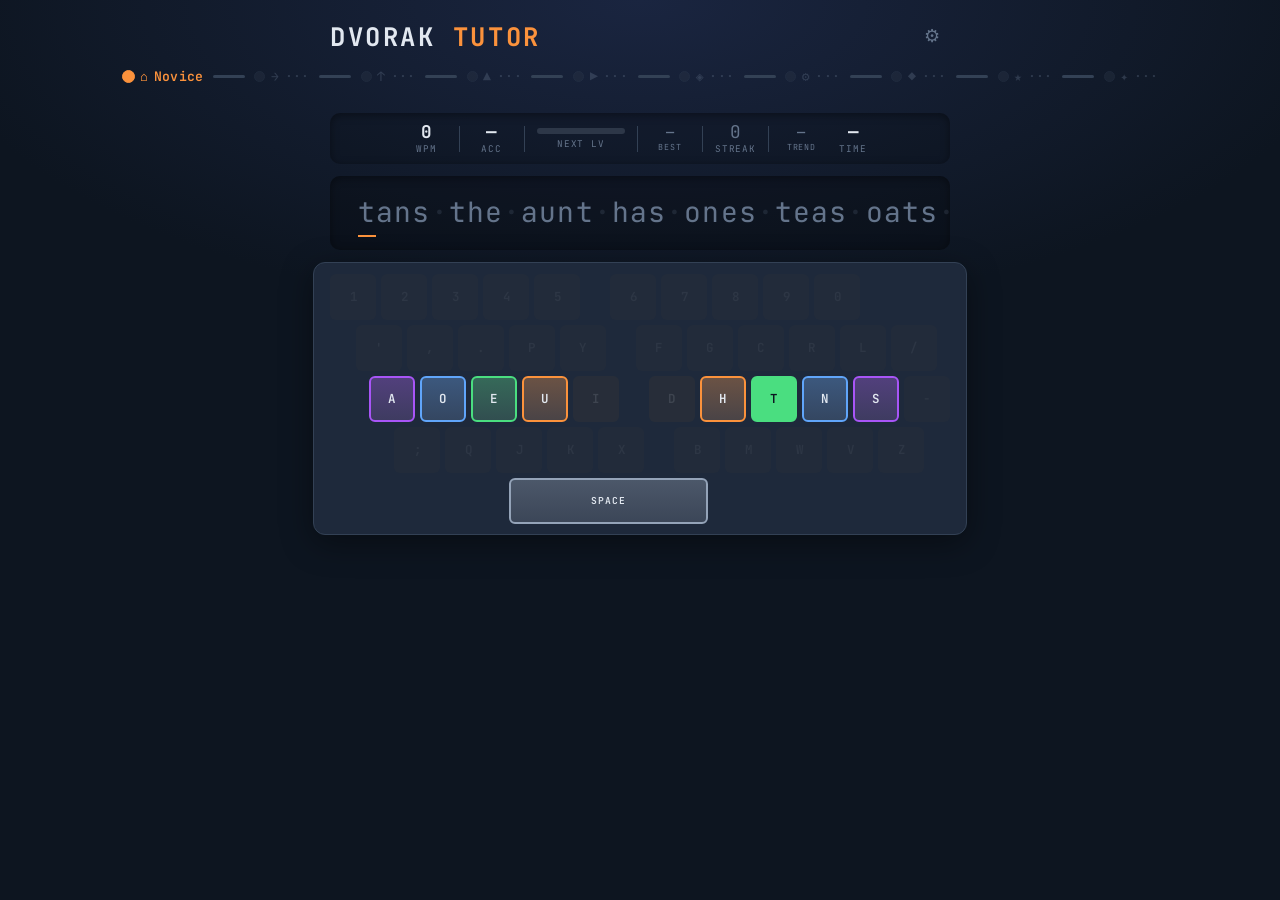
==== index.html @ 2b0809c2 "feat: expand level-map to 10 pips and update key data-levels Add levels 6–10 (Climber, Forger, Adept" ====
<!DOCTYPE html>
<html lang="en">
<head>
  <meta charset="UTF-8">
  <meta name="viewport" content="width=device-width, initial-scale=1.0">
  <title>Dvorak Tutor</title>
  <link rel="preconnect" href="https://fonts.googleapis.com">
  <link rel="preconnect" href="https://fonts.gstatic.com" crossorigin>
  <link href="https://fonts.googleapis.com/css2?family=JetBrains+Mono:wght@400;500;600;700&display=swap" rel="stylesheet">
  <link rel="stylesheet" href="styles.css">
</head>
<body>
<div id="app">

  <header>
    <h1>Dvorak <span>Tutor</span></h1>
    <button id="settings-btn" type="button"
            aria-label="Settings"
            aria-expanded="false"
            aria-controls="settings-panel">⚙</button>

    <!-- Settings panel — floats below gear icon, does not reflow page -->
    <div id="settings-panel" hidden>

    <div id="settings-header">
      <span id="settings-title">Settings</span>
      <button id="settings-close" type="button" aria-label="Close settings">✕</button>
    </div>

    <div class="setting-row">
      <span class="setting-label" id="label-words">Words per round</span>
      <div class="stepper" role="group" aria-labelledby="label-words">
        <button class="stepper-btn" id="words-dec" type="button" aria-label="Decrease words per round">−</button>
        <span class="stepper-value" id="val-words">100</span>
        <button class="stepper-btn" id="words-inc" type="button" aria-label="Increase words per round">+</button>
      </div>
    </div>

    <div class="setting-row">
      <span class="setting-label" id="label-threshold">Advance at</span>
      <div class="stepper" role="group" aria-labelledby="label-threshold">
        <button class="stepper-btn" id="threshold-dec" type="button" aria-label="Decrease advance threshold">−</button>
        <span class="stepper-value" id="val-threshold">90%</span>
        <button class="stepper-btn" id="threshold-inc" type="button" aria-label="Increase advance threshold">+</button>
      </div>
    </div>

    <div class="setting-row">
      <span class="setting-label" id="label-timer">Time limit</span>
      <button class="toggle-btn" id="timer-toggle" type="button"
              aria-pressed="false" aria-label="Toggle time limit">OFF</button>
    </div>
    <div class="setting-sub-row" id="timer-stepper" hidden
         role="group" aria-labelledby="label-timer">
      <button class="stepper-btn" id="timer-dec" type="button" aria-label="Decrease time limit">−</button>
      <span class="stepper-value" id="val-timer">60s</span>
      <button class="stepper-btn" id="timer-inc" type="button" aria-label="Increase time limit">+</button>
    </div>

    <div class="setting-row">
      <span class="setting-label" id="label-audio">Sound</span>
      <button class="toggle-btn" id="audio-toggle" type="button"
              aria-pressed="true" aria-label="Toggle sound">ON</button>
    </div>

    <div class="setting-row">
      <span class="setting-label" id="label-mode">Mode</span>
      <button class="toggle-btn" id="mode-toggle" type="button"
              aria-pressed="false" aria-label="Toggle practice mode">Words</button>
    </div>

    <div class="setting-row">
      <span class="setting-label" id="label-kb-style">Keyboard</span>
      <select id="kb-style-select" aria-labelledby="label-kb-style">
        <option value="standard">Full keyboard</option>
        <option value="corne-3x6">Corne 3×6</option>
        <option value="corne-3x5">Corne 3×5</option>
      </select>
    </div>

    </div><!-- #settings-panel -->
  </header>

  <!-- Level progress map -->
  <div id="level-map">
    <div class="level-pip current" data-level="1" data-label="Novice">
      <div class="level-pip-dot"></div>
      <span class="pip-icon">⌂</span>
      <span class="pip-label">Novice</span>
    </div>
    <div class="level-pip-connector"></div>
    <div class="level-pip" data-level="2" data-label="Seeker">
      <div class="level-pip-dot"></div>
      <span class="pip-icon">→</span>
      <span class="pip-label">···</span>
    </div>
    <div class="level-pip-connector"></div>
    <div class="level-pip" data-level="3" data-label="Scout">
      <div class="level-pip-dot"></div>
      <span class="pip-icon">↑</span>
      <span class="pip-label">···</span>
    </div>
    <div class="level-pip-connector"></div>
    <div class="level-pip" data-level="4" data-label="Builder">
      <div class="level-pip-dot"></div>
      <span class="pip-icon">▲</span>
      <span class="pip-label">···</span>
    </div>
    <div class="level-pip-connector"></div>
    <div class="level-pip" data-level="5" data-label="Shaper">
      <div class="level-pip-dot"></div>
      <span class="pip-icon">▶</span>
      <span class="pip-label">···</span>
    </div>
    <div class="level-pip-connector"></div>
    <div class="level-pip" data-level="6" data-label="Climber">
      <div class="level-pip-dot"></div>
      <span class="pip-icon">◈</span>
      <span class="pip-label">···</span>
    </div>
    <div class="level-pip-connector"></div>
    <div class="level-pip" data-level="7" data-label="Forger">
      <div class="level-pip-dot"></div>
      <span class="pip-icon">⚙</span>
      <span class="pip-label">···</span>
    </div>
    <div class="level-pip-connector"></div>
    <div class="level-pip" data-level="8" data-label="Adept">
      <div class="level-pip-dot"></div>
      <span class="pip-icon">◆</span>
      <span class="pip-label">···</span>
    </div>
    <div class="level-pip-connector"></div>
    <div class="level-pip" data-level="9" data-label="Expert">
      <div class="level-pip-dot"></div>
      <span class="pip-icon">★</span>
      <span class="pip-label">···</span>
    </div>
    <div class="level-pip-connector"></div>
    <div class="level-pip" data-level="10" data-label="Master">
      <div class="level-pip-dot"></div>
      <span class="pip-icon">✦</span>
      <span class="pip-label">···</span>
    </div>
  </div>

  <!-- Stats bar -->
  <div id="stats">
    <div class="stat">
      <div class="stat-value" id="stat-wpm">0</div>
      <div class="stat-label">WPM</div>
    </div>
    <div class="stat-divider"></div>
    <div class="stat">
      <div class="stat-value" id="stat-acc">—</div>
      <div class="stat-label">ACC</div>
    </div>
    <div class="stat-divider"></div>
    <div id="progress-wrap">
      <div id="progress-bar-bg">
        <div id="progress-bar"></div>
      </div>
      <div id="progress-label">Next Lv</div>
    </div>
    <div class="stat-divider"></div>
    <div class="stat stat-secondary">
      <div class="stat-value" id="stat-best">—</div>
      <div class="stat-label">BEST</div>
    </div>
    <div class="stat-divider"></div>
    <div class="stat">
      <div class="stat-value" id="stat-streak">—</div>
      <div class="stat-label">STREAK</div>
    </div>
    <div class="stat-divider"></div>
    <div class="stat stat-secondary">
      <div class="stat-value stat-empty" id="stat-trend">—</div>
      <div class="stat-label">TREND</div>
    </div>
    <!-- Timer countdown — hidden unless time limit is active -->
    <div class="stat-divider" id="timer-divider" hidden></div>
    <div class="stat" id="stat-timer-wrap" hidden>
      <div class="stat-value" id="stat-timer">—</div>
      <div class="stat-label">TIME</div>
    </div>
  </div>

  <!-- Typed-text display -->
  <div id="text-display" aria-label="Practice text" aria-live="polite">
    <div id="text-inner"></div>
  </div>

  <!-- Keyboard diagram -->
  <div id="keyboard" aria-hidden="true">

    <!-- Number row -->
    <div class="key-row row-number">
      <div class="key" data-char="1" data-finger="pinky-left"   data-level="10">1</div>
      <div class="key" data-char="2" data-finger="ring-left"    data-level="10">2</div>
      <div class="key" data-char="3" data-finger="middle-left"  data-level="10">3</div>
      <div class="key" data-char="4" data-finger="index-left"   data-level="10">4</div>
      <div class="key" data-char="5" data-finger="index-left"   data-level="10">5</div>
      <div class="hand-gap"></div>
      <div class="key" data-char="6" data-finger="index-right"  data-level="10">6</div>
      <div class="key" data-char="7" data-finger="index-right"  data-level="10">7</div>
      <div class="key" data-char="8" data-finger="middle-right" data-level="10">8</div>
      <div class="key" data-char="9" data-finger="ring-right"   data-level="10">9</div>
      <div class="key" data-char="0" data-finger="pinky-right"  data-level="10">0</div>
    </div>

    <!-- Upper row: ' , . p y  f g c r l / -->
    <div class="key-row row-upper">
      <div class="key" data-char="'"  data-finger="pinky-left"   data-level="10">'</div>
      <div class="key" data-char=","  data-finger="ring-left"    data-level="10">,</div>
      <div class="key" data-char="."  data-finger="middle-left"  data-level="10">.</div>
      <div class="key" data-char="p"  data-finger="index-left"   data-level="5">p</div>
      <div class="key" data-char="y"  data-finger="index-left"   data-level="6">y</div>
      <div class="hand-gap"></div>
      <div class="key" data-char="f"  data-finger="index-right"  data-level="4">f</div>
      <div class="key" data-char="g"  data-finger="index-right"  data-level="5">g</div>
      <div class="key" data-char="c"  data-finger="middle-right" data-level="4">c</div>
      <div class="key" data-char="r"  data-finger="ring-right"   data-level="3">r</div>
      <div class="key" data-char="l"  data-finger="pinky-right"  data-level="3">l</div>
      <div class="key" data-char="/"  data-finger="pinky-right"  data-level="10">/</div>
    </div>

    <!-- Home row: a o e u i  d h t n s - -->
    <div class="key-row row-home">
      <div class="key" data-char="a" data-finger="pinky-left"   data-level="1">a</div>
      <div class="key" data-char="o" data-finger="ring-left"    data-level="1">o</div>
      <div class="key" data-char="e" data-finger="middle-left"  data-level="1">e</div>
      <div class="key" data-char="u" data-finger="index-left"   data-level="1">u</div>
      <div class="key" data-char="i" data-finger="index-left"   data-level="2">i</div>
      <div class="hand-gap"></div>
      <div class="key" data-char="d" data-finger="index-right"  data-level="2">d</div>
      <div class="key" data-char="h" data-finger="index-right"  data-level="1">h</div>
      <div class="key" data-char="t" data-finger="middle-right" data-level="1">t</div>
      <div class="key" data-char="n" data-finger="ring-right"   data-level="1">n</div>
      <div class="key" data-char="s" data-finger="pinky-right"  data-level="1">s</div>
      <div class="key" data-char="-" data-finger="pinky-right"  data-level="10">-</div>
    </div>

    <!-- Bottom row: ; q j k x  b m w v z -->
    <div class="key-row row-bottom">
      <div class="key" data-char=";" data-finger="pinky-left"   data-level="10">;</div>
      <div class="key" data-char="q" data-finger="ring-left"    data-level="9">q</div>
      <div class="key" data-char="j" data-finger="middle-left"  data-level="9">j</div>
      <div class="key" data-char="k" data-finger="index-left"   data-level="8">k</div>
      <div class="key" data-char="x" data-finger="index-left"   data-level="9">x</div>
      <div class="hand-gap"></div>
      <div class="key" data-char="b" data-finger="index-right"  data-level="6">b</div>
      <div class="key" data-char="m" data-finger="index-right"  data-level="7">m</div>
      <div class="key" data-char="w" data-finger="middle-right" data-level="7">w</div>
      <div class="key" data-char="v" data-finger="ring-right"   data-level="8">v</div>
      <div class="key" data-char="z" data-finger="pinky-right"  data-level="9">z</div>
    </div>

    <!-- Space bar -->
    <div class="key-row row-space">
      <div class="key key-space" data-char=" " data-finger="thumb" data-level="1">space</div>
    </div>

  </div><!-- #keyboard -->

  <!-- Round result banner -->
  <div id="banner" role="status"></div>

  <!-- End-of-round summary card (shown after each round) -->
  <div id="summary-card" hidden>
    <div class="sum-stat">
      <div class="sum-value" id="sum-wpm">—</div>
      <div class="sum-label">WPM</div>
    </div>
    <div class="sum-divider"></div>
    <div class="sum-stat">
      <div class="sum-value" id="sum-acc">—</div>
      <div class="sum-label">ACC</div>
    </div>
    <div class="sum-divider"></div>
    <div class="sum-stat">
      <div class="sum-value" id="sum-time">—</div>
      <div class="sum-label">TIME</div>
    </div>
    <div class="sum-divider"></div>
    <div class="sum-stat">
      <div class="sum-stars" id="sum-stars">
        <span class="star">★</span>
        <span class="star">★</span>
        <span class="star">★</span>
      </div>
      <div class="sum-label">RATING</div>
    </div>
    <div class="sum-divider"></div>
    <div class="sum-stat sum-stat-sparkline" id="sum-sparkline-wrap" title="Click to view history">
      <div id="sum-sparkline"></div>
      <div class="sum-label" id="sum-trend">TREND</div>
    </div>
  </div>

  <!-- Advance level button (shown after passing a round) -->
  <button id="advance-btn" type="button">Advance to Level 2 →</button>

  <!-- Post-round action buttons — shown only after a round ends -->
  <div id="round-actions">
    <button id="restart-btn" type="button">Try Again</button>
    <button id="drill-btn"   type="button">Drill Weak Keys</button>
  </div>

  <!-- History panel — overlay shown when sparkline is clicked -->
  <div id="history-panel" hidden aria-label="Round history">
    <div id="history-header">
      <span id="history-title">Round History — Level 1</span>
      <button id="history-close" type="button" aria-label="Close history">✕</button>
    </div>
    <div id="history-chart"></div>
    <table id="history-table">
      <thead>
        <tr><th>#</th><th>WPM</th><th>ACC</th><th>Date</th></tr>
      </thead>
      <tbody id="history-tbody"></tbody>
    </table>
  </div>

</div><!-- #app -->

<script src="words.js"></script>
<script src="app.js"></script>
</body>
</html>
---- styles.css ----
/* ─── Custom Properties ──────────────────────────────────────── */
:root {
  --bg:         #0d1520;
  --surface:    #1e293b;
  --surface-2:  #2d3748;
  --text:       #e2e8f0;
  --text-muted: #64748b;
  --border:     #334155;

  --finger-pinky:  #a855f7;
  --finger-ring:   #60a5fa;
  --finger-middle: #4ade80;
  --finger-index:  #fb923c;
  --finger-thumb:  #94a3b8;

  --key-size:   46px;
  --key-gap:    5px;
  --key-radius: 6px;
  --transition: 150ms ease;
}

/* ─── Reset & Base ───────────────────────────────────────────── */
*, *::before, *::after { box-sizing: border-box; margin: 0; padding: 0; }

body {
  background: var(--bg);
  background-image: radial-gradient(ellipse 80% 50% at 50% 0%, #1a2540 0%, transparent 70%);
  color: var(--text);
  font-family: 'JetBrains Mono', monospace;
  min-height: 100vh;
  display: flex;
  flex-direction: column;
  align-items: center;
  padding: 1rem 1rem 1rem;
}

/* ─── App Container ──────────────────────────────────────────── */
#app {
  width: 100%;
  max-width: 620px;
  display: flex;
  flex-direction: column;
  gap: 0.75rem;
}

/* ─── Header ─────────────────────────────────────────────────── */
header {
  position: relative;
  display: flex;
  align-items: center;
  justify-content: space-between;
  padding: 0.1rem 0;
}

h1 {
  font-size: 1.6rem;
  font-weight: 700;
  letter-spacing: 0.1em;
  text-transform: uppercase;
  color: var(--text);
  margin: 0;
}

h1 span {
  color: var(--finger-index);
}

/* ─── Level Map (pip row) ────────────────────────────────────── */
#level-map {
  display: flex;
  justify-content: center;
  align-items: center;
  gap: 0.5rem;
  margin-top: -0.4rem;
}

.level-pip {
  display: flex;
  align-items: center;
  gap: 0.35rem;
  font-size: 0.82rem;
  color: var(--text-muted);
  cursor: default;
  transition: opacity var(--transition);
  padding: 0.3rem 0.1rem;
}

.pip-icon  { font-size: 0.82rem; line-height: 1; }
.pip-label { letter-spacing: 0.02em; }

.level-pip-dot {
  width: 11px;
  height: 11px;
  border-radius: 50%;
  background: var(--surface-2);
  border: 1px solid var(--border);
  transition: background var(--transition), border-color var(--transition),
              width var(--transition), height var(--transition);
  flex-shrink: 0;
}

/* Done — green, clickable */
.level-pip.done {
  cursor: pointer;
  color: var(--finger-middle);
}
.level-pip.done .level-pip-dot {
  background: var(--finger-middle);
  border-color: var(--finger-middle);
}
.level-pip.done:hover .pip-label {
  text-decoration: underline;
  text-underline-offset: 2px;
}

/* Current — orange, larger dot, clickable */
.level-pip.current {
  cursor: pointer;
  color: var(--finger-index);
  font-weight: 600;
}
.level-pip.current .level-pip-dot {
  width: 13px;
  height: 13px;
  background: var(--finger-index);
  border-color: var(--finger-index);
}
.level-pip.current:hover .pip-label {
  text-decoration: underline;
  text-underline-offset: 2px;
}

/* Locked — dim, not interactive */
.level-pip.locked {
  opacity: 0.35;
}

.level-pip-connector {
  width: 32px;
  height: 3px;
  background: var(--border);
  border-radius: 2px;
  flex-shrink: 0;
}

.level-pip-connector.done {
  background: var(--finger-middle);
}

/* ─── Stats Bar ──────────────────────────────────────────────── */
#stats {
  display: flex;
  gap: 0.75rem;
  justify-content: center;
  align-items: center;
  background: rgba(0,0,0,0.15);
  border-radius: 10px;
  padding: 0.6rem 1.2rem;
  box-shadow: inset 0 2px 8px rgba(0,0,0,0.4);
  margin-top: 0.75rem;
}

.stat {
  display: flex;
  flex-direction: column;
  align-items: center;
  gap: 2px;
  min-width: 40px;
}

.stat-value {
  font-size: 1.1rem;
  font-weight: 700;
  font-variant-numeric: tabular-nums;
  line-height: 1;
  transition: color 0.3s ease;
}

.stat-good  { color: var(--finger-middle); }
.stat-warn  { color: var(--finger-index);  }
.stat-bad   { color: #f87171;              }
.stat-empty { color: var(--text-muted); font-weight: 400; }

.stat-secondary .stat-value {
  font-size: 0.85rem;
  font-weight: 500;
  color: var(--text-muted);
}
.stat-secondary .stat-label {
  font-size: 0.52rem;
}

.stat-label {
  font-size: 0.58rem;
  text-transform: uppercase;
  letter-spacing: 0.1em;
  color: var(--text-muted);
}

.stat-divider {
  width: 1px;
  height: 1.6rem;
  background: var(--border);
  flex-shrink: 0;
}

/* Progress bar inside stats */
#progress-wrap {
  display: flex;
  flex-direction: column;
  align-items: center;
  gap: 4px;
}

#progress-bar-bg {
  width: 88px;
  height: 6px;
  background: var(--surface-2);
  border-radius: 99px;
  overflow: hidden;
}

#progress-bar {
  height: 100%;
  background: var(--finger-index);
  border-radius: 99px;
  width: 0%;
  transition: width 0.4s ease, background 0.4s ease;
}
#progress-bar.progress-complete { background: var(--finger-middle); }

#progress-label {
  font-size: 0.58rem;
  color: var(--text-muted);
  letter-spacing: 0.08em;
  text-transform: uppercase;
}

/* ─── Text Display ───────────────────────────────────────────── */
#text-display {
  background: rgba(0, 0, 0, 0.25);
  border: none;
  border-radius: 10px;
  padding: 0.85rem 1.5rem 0.85rem 1.75rem;
  font-family: 'JetBrains Mono', monospace;
  font-size: 1.75rem;
  letter-spacing: 0.04em;
  line-height: 1.6;
  overflow: hidden;
  white-space: nowrap;
  box-shadow: inset 0 2px 8px rgba(0, 0, 0, 0.4);
}

#text-inner {
  display: inline-block;
  white-space: nowrap;
  transition: transform 0.08s ease;
}

@keyframes phrase-fade-in {
  from { opacity: 0; transform: translateY(4px); }
  to   { opacity: 1; transform: translateY(0); }
}

#text-display.phrase-fade {
  animation: phrase-fade-in 0.15s ease;
}

/* Each character in the text display */
.char {
  position: relative;
  display: inline-block;
}

.char.pending { color: var(--text-muted); }

.char.error {
  color: #f87171;
  text-decoration: underline wavy #f87171;
}

/* Finger colors for correctly typed chars */
.char.correct[data-finger="pinky-left"],
.char.correct[data-finger="pinky-right"]  { color: var(--finger-pinky);  }
.char.correct[data-finger="ring-left"],
.char.correct[data-finger="ring-right"]   { color: var(--finger-ring);   }
.char.correct[data-finger="middle-left"],
.char.correct[data-finger="middle-right"] { color: var(--finger-middle); }
.char.correct[data-finger="index-left"],
.char.correct[data-finger="index-right"]  { color: var(--finger-index);  }
.char.correct[data-finger="thumb"]        { color: var(--finger-thumb);  }

@keyframes cursor-blink {
  0%, 49.9% { border-bottom-color: var(--finger-index); }
  50%, 100%  { border-bottom-color: transparent; }
}

.char.cursor {
  border-bottom: 2px solid var(--finger-index);
  animation: cursor-blink 1.2s step-start infinite;
}

@keyframes char-shake {
  0%, 100% { transform: translateX(0);   }
  25%       { transform: translateX(-4px); }
  75%       { transform: translateX(4px);  }
}
.char.char-shake { animation: char-shake 250ms ease forwards; }

/* Space character placeholder */
.char-space::before { content: '·'; opacity: 0.2; }
.char-space.correct::before { opacity: 0.5; }

/* ─── Keyboard ───────────────────────────────────────────────── */
#keyboard {
  background: var(--surface);
  border: 1px solid var(--border);
  border-radius: 12px;
  padding: 0.65rem 1rem;
  display: flex;
  flex-direction: column;
  gap: var(--key-gap);
  align-self: center;
  box-shadow: 0 8px 32px rgba(0, 0, 0, 0.4);
}

.key-row {
  display: flex;
  gap: var(--key-gap);
}

.hand-gap {
  width: 20px;
  flex-shrink: 0;
}

/* Standard keyboard stagger (fraction of key-size + gap) */
.key-row.row-upper  { padding-left: calc(var(--key-size) * 0.5  + var(--key-gap) * 0.5);  }
.key-row.row-home   { padding-left: calc(var(--key-size) * 0.75 + var(--key-gap) * 0.75); }
.key-row.row-bottom { padding-left: calc(var(--key-size) * 1.25 + var(--key-gap) * 1.25); }
.key-row.row-space  { padding-left: calc(var(--key-size) * 3.5  + var(--key-gap) * 3.5);  }

/* ─── Individual Key ─────────────────────────────────────────── */
.key {
  width:  var(--key-size);
  height: var(--key-size);
  display: flex;
  align-items: center;
  justify-content: center;
  border-radius: var(--key-radius);
  font-size: 0.78rem;
  font-weight: 600;
  text-transform: uppercase;
  border: 2px solid transparent;
  background: var(--surface-2);
  color: var(--text-muted);
  flex-shrink: 0;
  position: relative;
  transition: background var(--transition),
              border-color var(--transition),
              opacity var(--transition),
              color var(--transition),
              transform var(--transition);
}

/* Error heatmap overlay — red tint, opacity set directly by JS per key */
.key::after {
  content: '';
  position: absolute;
  inset: 0;
  border-radius: inherit;
  background: #f87171;
  opacity: var(--err-opacity, 0);
  pointer-events: none;
}

.key-space {
  width: calc(var(--key-size) * 4 + var(--key-gap) * 3);
  font-size: 0.6rem;
  letter-spacing: 0.1em;
}

/* ── Key States ──────────────────────────────────────────────── */

.key[data-state="locked"] {
  opacity: 0.18;
  filter: saturate(0);
}

/* I and D visible-but-not-active at Level 1 */
.key[data-state="home-preview"] {
  opacity: 0.38;
  filter: saturate(0);
}

.key[data-state="active"] {
  color: var(--text);
  opacity: 1;
}

.key[data-state="next"] {
  color: var(--bg);
  opacity: 1;
  z-index: 1;
}

/* ── Finger tints on active & next keys ─────────────────────── */
.key[data-finger="pinky-left"][data-state="active"],
.key[data-finger="pinky-right"][data-state="active"] {
  border-color: var(--finger-pinky);
  background: linear-gradient(to bottom,
    color-mix(in srgb, var(--finger-pinky) 30%, var(--surface-2)) 0%,
    color-mix(in srgb, var(--finger-pinky) 14%, var(--surface-2)) 100%);
}
.key[data-finger="pinky-left"][data-state="next"],
.key[data-finger="pinky-right"][data-state="next"] {
  background: var(--finger-pinky);
  border-color: var(--finger-pinky);
}

.key[data-finger="ring-left"][data-state="active"],
.key[data-finger="ring-right"][data-state="active"] {
  border-color: var(--finger-ring);
  background: linear-gradient(to bottom,
    color-mix(in srgb, var(--finger-ring) 30%, var(--surface-2)) 0%,
    color-mix(in srgb, var(--finger-ring) 14%, var(--surface-2)) 100%);
}
.key[data-finger="ring-left"][data-state="next"],
.key[data-finger="ring-right"][data-state="next"] {
  background: var(--finger-ring);
  border-color: var(--finger-ring);
}

.key[data-finger="middle-left"][data-state="active"],
.key[data-finger="middle-right"][data-state="active"] {
  border-color: var(--finger-middle);
  background: linear-gradient(to bottom,
    color-mix(in srgb, var(--finger-middle) 30%, var(--surface-2)) 0%,
    color-mix(in srgb, var(--finger-middle) 14%, var(--surface-2)) 100%);
}
.key[data-finger="middle-left"][data-state="next"],
.key[data-finger="middle-right"][data-state="next"] {
  background: var(--finger-middle);
  border-color: var(--finger-middle);
}

.key[data-finger="index-left"][data-state="active"],
.key[data-finger="index-right"][data-state="active"] {
  border-color: var(--finger-index);
  background: linear-gradient(to bottom,
    color-mix(in srgb, var(--finger-index) 30%, var(--surface-2)) 0%,
    color-mix(in srgb, var(--finger-index) 14%, var(--surface-2)) 100%);
}
.key[data-finger="index-left"][data-state="next"],
.key[data-finger="index-right"][data-state="next"] {
  background: var(--finger-index);
  border-color: var(--finger-index);
}

.key[data-finger="thumb"][data-state="active"] {
  border-color: var(--finger-thumb);
  background: linear-gradient(to bottom,
    color-mix(in srgb, var(--finger-thumb) 30%, var(--surface-2)) 0%,
    color-mix(in srgb, var(--finger-thumb) 14%, var(--surface-2)) 100%);
}
.key[data-finger="thumb"][data-state="next"] {
  background: var(--finger-thumb);
  border-color: var(--finger-thumb);
}

/* ── Next-key pulse animation ────────────────────────────────── */
@keyframes key-pulse {
  0%, 100% { transform: scale(1);    filter: drop-shadow(0 0 0px currentColor); }
  50%       { transform: scale(1.1); filter: drop-shadow(0 0 8px currentColor); }
}

.key[data-state="next"] { animation: key-pulse 0.75s ease-in-out infinite; }

/* ── Correct/error flash ─────────────────────────────────────── */
@keyframes flash-ok  {
  0%   { filter: brightness(2.2); }
  100% { filter: brightness(1);   }
}
@keyframes flash-err {
  0%, 100% { transform: translateX(0);   }
  25%       { transform: translateX(-5px); }
  75%       { transform: translateX(5px);  }
}

.key.flash-ok  { animation: flash-ok  220ms ease forwards; }
.key.flash-err { animation: flash-err 280ms ease forwards; }

@keyframes wpm-flash {
  0%   { color: var(--finger-index); }
  100% { color: inherit; }
}
.stat-wpm-flash { animation: wpm-flash 250ms ease forwards; }

/* ── Corne column layout ─────────────────────────────────────── */

.corne-body {
  display: flex;
  align-items: flex-start;
  gap: 20px;
}

.corne-half {
  display: flex;
  align-items: flex-start;
  gap: var(--key-gap);
}

.corne-col {
  display: flex;
  flex-direction: column;
  gap: var(--key-gap);
  margin-top: var(--col-offset, 0px);
}

.corne-thumbs {
  display: flex;
  margin-top: 6px;
  /* Offset past left half (5 cols) + two gaps + hand-gap div = 60px total separation */
  padding-left: calc(5 * var(--key-size) + 4 * var(--key-gap) + 60px);
}

.corne-thumb {
  display: flex;
  gap: var(--key-gap);
}

/* Placeholder modifier keys — always dim, not trainable */
.key-mod {
  opacity: 0.15;
  filter: saturate(0);
  font-size: 0.5rem;
  letter-spacing: 0;
  pointer-events: none;
}

/* Keep mod keys dim regardless of data-state (renderKeyboard won't touch them) */
.key-mod[data-state] {
  opacity: 0.15 !important;
  filter: saturate(0) !important;
  background: var(--surface-2) !important;
  border-color: transparent !important;
}

/* ─── Banner (round result) ──────────────────────────────────── */
#banner {
  text-align: center;
  font-size: 0.88rem;
  color: var(--text-muted);
  padding: 0.15rem;
  min-height: 1.2em;
  transition: color var(--transition), opacity var(--transition);
}

#banner:empty {
  opacity: 0;
  pointer-events: none;
}

#banner.success { color: var(--finger-middle); font-weight: 600; }
#banner.fail    { color: #f87171; }
#banner.info    { color: var(--text-muted); font-style: italic; }

/* ─── Summary Card ───────────────────────────────────────────── */
#summary-card {
  display: flex;
  align-items: center;
  justify-content: center;
  gap: 0;
  background: var(--surface);
  border: 1px solid var(--border);
  border-radius: 10px;
  padding: 0.75rem 1.5rem;
  opacity: 0;
  animation: summary-fade-in 0.3s ease forwards;
}
#summary-card[hidden] { display: none; }

@keyframes summary-fade-in {
  to { opacity: 1; }
}

.sum-stat {
  display: flex;
  flex-direction: column;
  align-items: center;
  padding: 0 1.5rem;
}
.sum-value {
  font-size: 1.4rem;
  font-weight: 700;
  color: var(--text);
  line-height: 1.2;
}
.sum-value.new-best { color: var(--finger-index); }

.sum-stars {
  display: flex;
  gap: 0.15rem;
  font-size: 1.5rem;
  line-height: 1.2;
}
.star          { color: var(--border); transition: color 0.2s ease; }
.star.star-filled { color: var(--finger-index); }
.sum-label {
  font-size: 0.65rem;
  letter-spacing: 0.1em;
  color: var(--text-muted);
  text-transform: uppercase;
  margin-top: 0.2rem;
}
.sum-divider {
  width: 1px;
  height: 2rem;
  background: var(--border);
  flex-shrink: 0;
}

/* ─── Sparkline & trend in summary card ─────────────────────── */
.sum-stat-sparkline {
  cursor: default;
  opacity: 0.4;
  transition: opacity var(--transition);
}
.sum-stat-sparkline.has-data {
  cursor: pointer;
  opacity: 1;
}
.sum-stat-sparkline.has-data:hover { opacity: 0.75; }
#sum-sparkline svg { display: block; color: var(--finger-ring); }
.sum-label.trend-up   { color: var(--finger-middle); }
.sum-label.trend-down { color: #f87171; }
.sum-label.trend-flat { color: var(--text-muted); }

/* ─── History Panel ──────────────────────────────────────────── */
#history-panel {
  background: var(--surface);
  border: 1px solid var(--border);
  border-radius: 10px;
  padding: 1rem 1.25rem;
  display: flex;
  flex-direction: column;
  gap: 0.75rem;
}
#history-panel[hidden] { display: none; }

#history-header {
  display: flex;
  justify-content: space-between;
  align-items: center;
}
#history-title {
  font-size: 0.82rem;
  font-weight: 600;
  letter-spacing: 0.05em;
  color: var(--text-muted);
  text-transform: uppercase;
}
#history-close {
  background: transparent;
  border: none;
  color: var(--text-muted);
  font-size: 0.9rem;
  cursor: pointer;
  padding: 0.1rem 0.3rem;
  border-radius: 4px;
  transition: color var(--transition);
}
#history-close:hover { color: var(--text); }

#history-chart svg {
  display: block;
  width: 100%;
  height: 48px;
  color: var(--finger-ring);
}

#history-table {
  width: 100%;
  border-collapse: collapse;
  font-size: 0.8rem;
}
#history-table th {
  text-align: left;
  color: var(--text-muted);
  font-weight: 600;
  letter-spacing: 0.06em;
  text-transform: uppercase;
  padding: 0.2rem 0.5rem 0.4rem;
  border-bottom: 1px solid var(--border);
}
#history-table td {
  padding: 0.3rem 0.5rem;
  color: var(--text);
  border-bottom: 1px solid var(--surface-2);
}
#history-table tr:last-child td { border-bottom: none; }
#history-tbody tr:first-child td { color: var(--finger-ring); font-weight: 600; }

/* ─── Advance Button ─────────────────────────────────────────── */
#advance-btn {
  display: none;
  margin: 0 auto;
  padding: 0.55rem 1.5rem;
  background: var(--finger-index);
  color: var(--bg);
  border: none;
  border-radius: 10px;
  font-size: 0.9rem;
  font-weight: 700;
  letter-spacing: 0.05em;
  cursor: pointer;
  transition: background var(--transition), transform var(--transition);
}
#advance-btn:hover  { background: #ea6b0e; }
#advance-btn:active { transform: scale(0.97); }
#advance-btn.visible { display: block; }

/* ─── Round-action buttons (Try Again + Drill) ───────────────── */
#round-actions {
  display: flex;
  justify-content: center;
  gap: 0.75rem;
  flex-wrap: wrap;
}

#restart-btn,
#drill-btn {
  display: none;
  padding: 0.4rem 1.2rem;
  background: transparent;
  color: var(--text-muted);
  border: 1px solid var(--border);
  border-radius: 8px;
  font-size: 0.82rem;
  font-weight: 600;
  letter-spacing: 0.04em;
  cursor: pointer;
  transition: color var(--transition), border-color var(--transition), transform var(--transition);
}
#restart-btn:hover,
#drill-btn:hover   { color: var(--text); border-color: var(--text-muted); }
#restart-btn:active,
#drill-btn:active  { transform: scale(0.97); }
#restart-btn.visible { display: block; }
#drill-btn.visible   { display: block; border-color: var(--finger-ring); color: var(--finger-ring); }
#drill-btn.visible:hover { border-color: var(--text); color: var(--text); }

/* ─── Settings Button ────────────────────────────────────────── */
#settings-btn {
  flex-shrink: 0;
  background: none;
  border: none;
  border-radius: 8px;
  width: 36px;
  height: 38px;
  color: var(--text-muted);
  font-size: 1.1rem;
  cursor: pointer;
  display: flex;
  align-items: center;
  justify-content: center;
  transition: color var(--transition), background var(--transition);
}
#settings-btn:hover {
  color: var(--text);
  background: rgba(255, 255, 255, 0.07);
}

/* ─── Settings Panel ─────────────────────────────────────────── */
#settings-panel {
  position: absolute;
  top: calc(100% + 0.75rem);
  right: 0;
  width: min(300px, 90vw);
  z-index: 100;
  background: var(--surface);
  border: 1px solid var(--border);
  border-radius: 10px;
  padding: 0.9rem 1.5rem;
  display: flex;
  flex-direction: column;
  gap: 0.8rem;
  /* Slide animation driven by JS (sets max-height on element style) */
  overflow: hidden;
  transition: max-height 0.3s ease, padding 0.3s ease, opacity 0.2s ease;
  opacity: 1;
}
#settings-panel[hidden] { display: none; }

#settings-header {
  display: flex;
  justify-content: space-between;
  align-items: center;
  padding-bottom: 0.4rem;
  border-bottom: 1px solid var(--border);
  margin-bottom: 0.1rem;
}

#settings-title {
  font-size: 0.72rem;
  font-weight: 700;
  letter-spacing: 0.12em;
  text-transform: uppercase;
  color: var(--text-muted);
}

#settings-close {
  background: none;
  border: none;
  color: var(--text-muted);
  font-size: 0.85rem;
  line-height: 1;
  cursor: pointer;
  padding: 0.15rem 0.4rem;
  border-radius: 4px;
  transition: color var(--transition), background var(--transition);
}
#settings-close:hover {
  color: var(--text);
  background: var(--surface-2);
}

.setting-row {
  display: flex;
  justify-content: space-between;
  align-items: center;
}

.setting-sub-row {
  display: flex;
  justify-content: flex-end;
  align-items: center;
  gap: 0.5rem;
  padding-top: 0.1rem;
}

.setting-label {
  font-size: 0.85rem;
  color: var(--text-muted);
}

/* ─── Steppers ───────────────────────────────────────────────── */
.stepper {
  display: flex;
  align-items: center;
  gap: 0.5rem;
}

.stepper-btn {
  width: 28px;
  height: 28px;
  border-radius: 6px;
  border: 1px solid var(--border);
  background: var(--surface-2);
  color: var(--text);
  font-size: 1rem;
  line-height: 1;
  cursor: pointer;
  display: flex;
  align-items: center;
  justify-content: center;
  transition: background var(--transition), border-color var(--transition);
}
.stepper-btn:hover {
  border-color: var(--text-muted);
  background: #3d4f63;
}
.stepper-btn:active { transform: scale(0.94); }

.stepper-value {
  min-width: 48px;
  text-align: center;
  font-size: 0.88rem;
  font-weight: 600;
  font-variant-numeric: tabular-nums;
  color: var(--text);
}

/* ─── Toggle Button (OFF / ON pill) ──────────────────────────── */
.toggle-btn {
  width: 76px;
  height: 28px;
  border-radius: 14px;
  border: 1px solid var(--border);
  background: var(--surface-2);
  color: var(--text-muted);
  font-size: 0.72rem;
  font-weight: 700;
  letter-spacing: 0.1em;
  cursor: pointer;
  padding: 0;
  transition: background var(--transition), color var(--transition),
              border-color var(--transition);
}
.toggle-btn[aria-pressed="true"] {
  background: var(--finger-index);
  border-color: var(--finger-index);
  color: var(--bg);
}

/* ─── Settings select ────────────────────────────────────────── */
#settings-panel select {
  height: 28px;
  border-radius: 6px;
  border: 1px solid var(--border);
  background: var(--surface-2);
  color: var(--text);
  font-size: 0.78rem;
  font-weight: 600;
  padding: 0 0.5rem;
  cursor: pointer;
  transition: border-color var(--transition);
  appearance: none;
  padding-right: 1.4rem;
  background-image: url("data:image/svg+xml,%3Csvg xmlns='http://www.w3.org/2000/svg' width='10' height='6' viewBox='0 0 10 6'%3E%3Cpath d='M0 0l5 6 5-6z' fill='%2394a3b8'/%3E%3C/svg%3E");
  background-repeat: no-repeat;
  background-position: right 0.4rem center;
}
#settings-panel select:hover { border-color: var(--text-muted); }

/* ─── Confetti ───────────────────────────────────────────────── */
@keyframes confetti-burst {
  0%   { transform: translate(0, 0) rotate(0deg);                    opacity: 1; }
  100% { transform: translate(var(--dx), var(--dy)) rotate(var(--rot)); opacity: 0; }
}

.confetti-particle {
  position: fixed;
  pointer-events: none;
  z-index: 9999;
  animation: confetti-burst var(--dur, 1s) ease-out forwards;
}

/* ─── Responsive ─────────────────────────────────────────────── */
@media (max-width: 620px) {
  :root {
    --key-size: 32px;
    --key-gap:  3px;
  }
  #text-display { font-size: 1.15rem; }
  .stat-value   { font-size: 1.2rem; }
  #progress-bar-bg { width: 60px; }

}
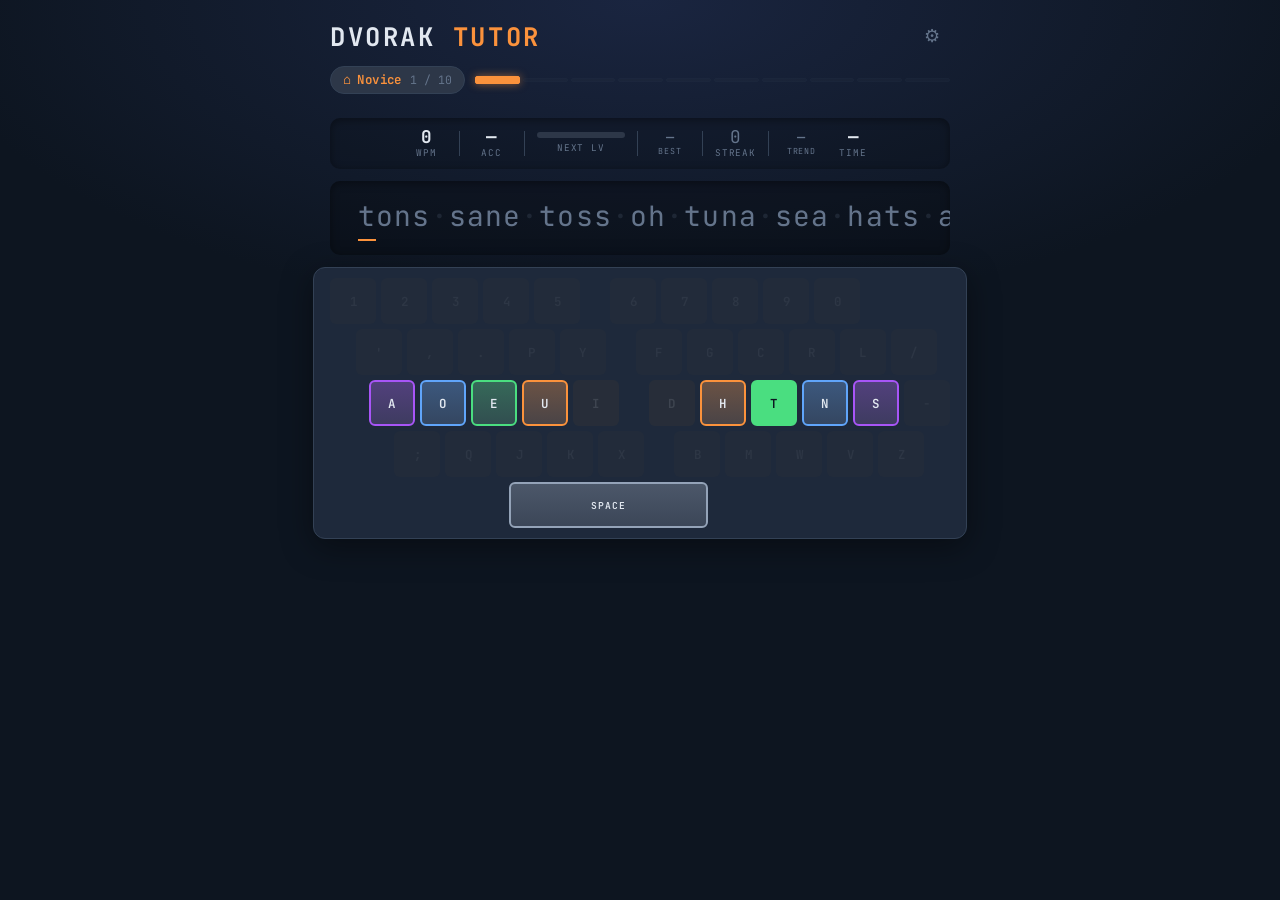
==== commit 49aed1f6: "feat: replace level-map pips with chip + segmented bar 10-pip overflow replaced with a pill chip (ic" ====
--- a/index.html
+++ b/index.html
@@ -83,64 +83,22 @@
 
   <!-- Level progress map -->
   <div id="level-map">
-    <div class="level-pip current" data-level="1" data-label="Novice">
-      <div class="level-pip-dot"></div>
-      <span class="pip-icon">⌂</span>
-      <span class="pip-label">Novice</span>
-    </div>
-    <div class="level-pip-connector"></div>
-    <div class="level-pip" data-level="2" data-label="Seeker">
-      <div class="level-pip-dot"></div>
-      <span class="pip-icon">→</span>
-      <span class="pip-label">···</span>
-    </div>
-    <div class="level-pip-connector"></div>
-    <div class="level-pip" data-level="3" data-label="Scout">
-      <div class="level-pip-dot"></div>
-      <span class="pip-icon">↑</span>
-      <span class="pip-label">···</span>
-    </div>
-    <div class="level-pip-connector"></div>
-    <div class="level-pip" data-level="4" data-label="Builder">
-      <div class="level-pip-dot"></div>
-      <span class="pip-icon">▲</span>
-      <span class="pip-label">···</span>
-    </div>
-    <div class="level-pip-connector"></div>
-    <div class="level-pip" data-level="5" data-label="Shaper">
-      <div class="level-pip-dot"></div>
-      <span class="pip-icon">▶</span>
-      <span class="pip-label">···</span>
-    </div>
-    <div class="level-pip-connector"></div>
-    <div class="level-pip" data-level="6" data-label="Climber">
-      <div class="level-pip-dot"></div>
-      <span class="pip-icon">◈</span>
-      <span class="pip-label">···</span>
-    </div>
-    <div class="level-pip-connector"></div>
-    <div class="level-pip" data-level="7" data-label="Forger">
-      <div class="level-pip-dot"></div>
-      <span class="pip-icon">⚙</span>
-      <span class="pip-label">···</span>
-    </div>
-    <div class="level-pip-connector"></div>
-    <div class="level-pip" data-level="8" data-label="Adept">
-      <div class="level-pip-dot"></div>
-      <span class="pip-icon">◆</span>
-      <span class="pip-label">···</span>
-    </div>
-    <div class="level-pip-connector"></div>
-    <div class="level-pip" data-level="9" data-label="Expert">
-      <div class="level-pip-dot"></div>
-      <span class="pip-icon">★</span>
-      <span class="pip-label">···</span>
-    </div>
-    <div class="level-pip-connector"></div>
-    <div class="level-pip" data-level="10" data-label="Master">
-      <div class="level-pip-dot"></div>
-      <span class="pip-icon">✦</span>
-      <span class="pip-label">···</span>
+    <div id="level-chip">
+      <span id="chip-icon">⌂</span>
+      <span id="chip-name">Novice</span>
+      <span id="chip-count">1 / 10</span>
+    </div>
+    <div id="level-bar">
+      <div class="level-seg current" data-level="1"  data-label="Novice"  data-icon="⌂"></div>
+      <div class="level-seg locked"  data-level="2"  data-label="Seeker"  data-icon="→"></div>
+      <div class="level-seg locked"  data-level="3"  data-label="Scout"   data-icon="↑"></div>
+      <div class="level-seg locked"  data-level="4"  data-label="Builder" data-icon="▲"></div>
+      <div class="level-seg locked"  data-level="5"  data-label="Shaper"  data-icon="▶"></div>
+      <div class="level-seg locked"  data-level="6"  data-label="Climber" data-icon="◈"></div>
+      <div class="level-seg locked"  data-level="7"  data-label="Forger"  data-icon="⚙"></div>
+      <div class="level-seg locked"  data-level="8"  data-label="Adept"   data-icon="◆"></div>
+      <div class="level-seg locked"  data-level="9"  data-label="Expert"  data-icon="★"></div>
+      <div class="level-seg locked"  data-level="10" data-label="Master"  data-icon="✦"></div>
     </div>
   </div>
 
--- a/styles.css
+++ b/styles.css
@@ -65,86 +65,116 @@
   color: var(--finger-index);
 }
 
-/* ─── Level Map (pip row) ────────────────────────────────────── */
+/* ─── Level Map (chip + segmented bar) ──────────────────────── */
 #level-map {
   display: flex;
-  justify-content: center;
-  align-items: center;
-  gap: 0.5rem;
-  margin-top: -0.4rem;
-}
-
-.level-pip {
-  display: flex;
-  align-items: center;
-  gap: 0.35rem;
-  font-size: 0.82rem;
-  color: var(--text-muted);
+  align-items: center;
+  gap: 0.65rem;
+  margin-top: -0.2rem;
+}
+
+/* Pill chip — shows current level icon, name, count */
+#level-chip {
+  display: flex;
+  align-items: center;
+  gap: 0.4rem;
+  background: var(--surface-2);
+  border: 1px solid var(--border);
+  border-radius: 999px;
+  padding: 0.28rem 0.75rem;
+  font-size: 0.78rem;
+  white-space: nowrap;
+  flex-shrink: 0;
+  transition: border-color var(--transition);
+}
+
+#chip-icon {
+  font-size: 0.85rem;
+  line-height: 1;
+  color: var(--finger-index);
+}
+
+#chip-name {
+  font-weight: 600;
+  color: var(--finger-index);
+  letter-spacing: 0.03em;
+}
+
+#chip-count {
+  color: var(--text-muted);
+  font-size: 0.72rem;
+  padding-left: 0.1rem;
+}
+
+/* Segmented bar */
+#level-bar {
+  display: flex;
+  gap: 3px;
+  flex: 1;
+  align-items: center;
+  height: 24px;
+}
+
+.level-seg {
+  flex: 1;
+  height: 4px;
+  border-radius: 2px;
+  background: var(--surface-2);
+  border: 1px solid var(--border);
+  transition: height 120ms ease, background 120ms ease, opacity 120ms ease,
+              box-shadow 120ms ease;
+  position: relative;
   cursor: default;
-  transition: opacity var(--transition);
-  padding: 0.3rem 0.1rem;
-}
-
-.pip-icon  { font-size: 0.82rem; line-height: 1; }
-.pip-label { letter-spacing: 0.02em; }
-
-.level-pip-dot {
-  width: 11px;
-  height: 11px;
-  border-radius: 50%;
+}
+
+/* Tooltip via pseudo-element */
+.level-seg::after {
+  content: attr(data-label);
+  position: absolute;
+  bottom: calc(100% + 7px);
+  left: 50%;
+  transform: translateX(-50%);
   background: var(--surface-2);
   border: 1px solid var(--border);
-  transition: background var(--transition), border-color var(--transition),
-              width var(--transition), height var(--transition);
-  flex-shrink: 0;
+  color: var(--text);
+  font-size: 0.68rem;
+  letter-spacing: 0.04em;
+  padding: 2px 7px;
+  border-radius: 4px;
+  white-space: nowrap;
+  opacity: 0;
+  pointer-events: none;
+  transition: opacity 100ms ease;
 }
 
 /* Done — green, clickable */
-.level-pip.done {
-  cursor: pointer;
-  color: var(--finger-middle);
-}
-.level-pip.done .level-pip-dot {
+.level-seg.done {
   background: var(--finger-middle);
   border-color: var(--finger-middle);
-}
-.level-pip.done:hover .pip-label {
-  text-decoration: underline;
-  text-underline-offset: 2px;
-}
-
-/* Current — orange, larger dot, clickable */
-.level-pip.current {
-  cursor: pointer;
-  color: var(--finger-index);
-  font-weight: 600;
-}
-.level-pip.current .level-pip-dot {
-  width: 13px;
-  height: 13px;
+  cursor: pointer;
+}
+.level-seg.done:hover {
+  height: 7px;
+}
+.level-seg.done:hover::after {
+  opacity: 1;
+}
+
+/* Current — orange, taller, glow, clickable */
+.level-seg.current {
   background: var(--finger-index);
   border-color: var(--finger-index);
-}
-.level-pip.current:hover .pip-label {
-  text-decoration: underline;
-  text-underline-offset: 2px;
-}
-
-/* Locked — dim, not interactive */
-.level-pip.locked {
-  opacity: 0.35;
-}
-
-.level-pip-connector {
-  width: 32px;
-  height: 3px;
-  background: var(--border);
-  border-radius: 2px;
-  flex-shrink: 0;
-}
-
-.level-pip-connector.done {
-  background: var(--finger-middle);
+  height: 8px;
+  cursor: pointer;
+  box-shadow: 0 0 8px color-mix(in srgb, var(--finger-index) 55%, transparent);
+}
+.level-seg.current:hover::after {
+  opacity: 1;
+}
+
+/* Locked — dim */
+.level-seg.locked {
+  opacity: 0.18;
 }
 
 /* ─── Stats Bar ──────────────────────────────────────────────── */
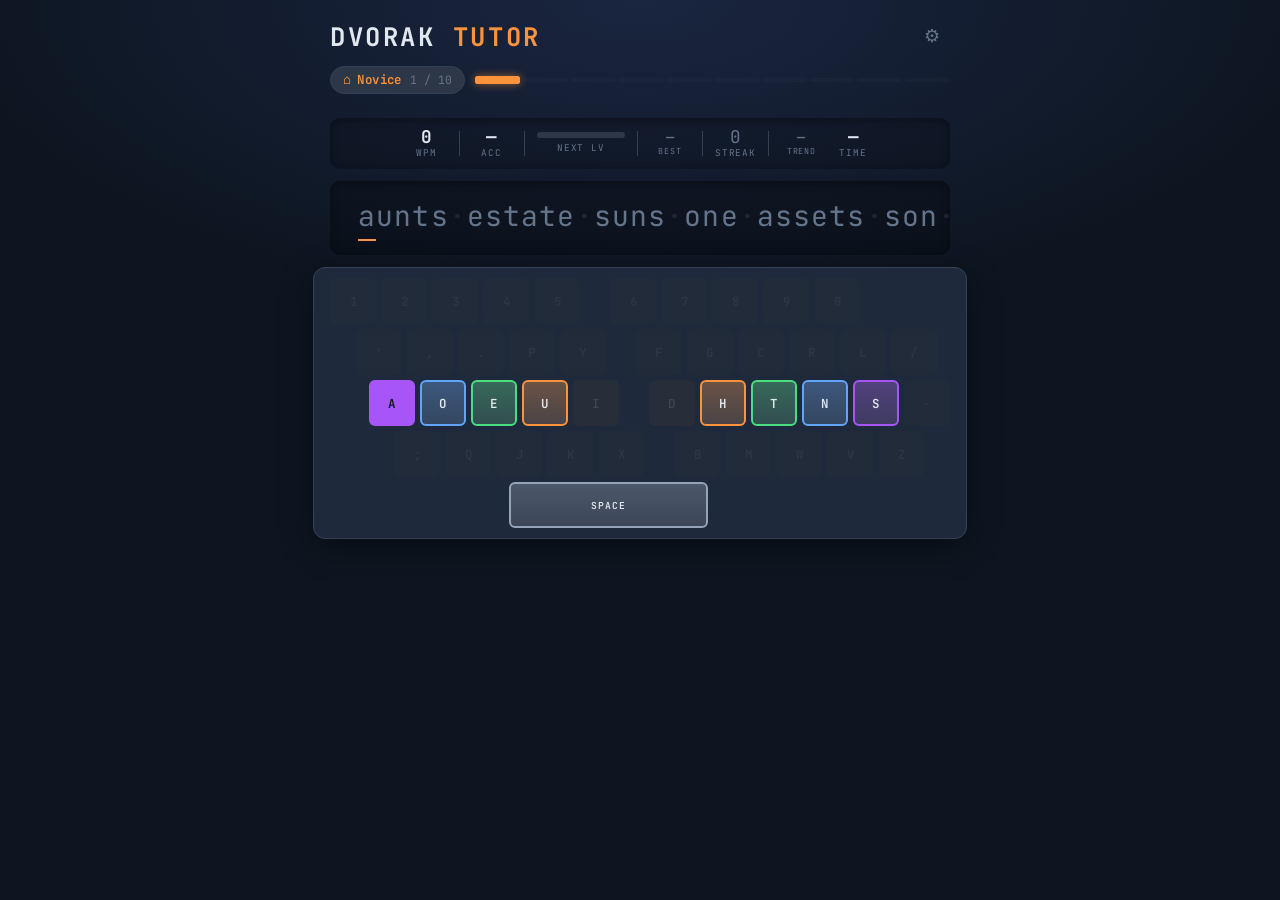
==== commit 1638a716: "feat: add reset all progress button" ====
--- a/index.html
+++ b/index.html
@@ -78,6 +78,11 @@
       </select>
     </div>
 
+    <div class="setting-row setting-row-danger">
+      <span class="setting-label">Reset progress</span>
+      <button class="setting-btn-danger" id="reset-btn" type="button">Reset All</button>
+    </div>
+
     </div><!-- #settings-panel -->
   </header>
 
--- a/styles.css
+++ b/styles.css
@@ -953,6 +953,27 @@
 }
 #settings-panel select:hover { border-color: var(--text-muted); }
 
+/* ─── Reset danger button ────────────────────────────────────── */
+.setting-row-danger { margin-top: 0.4rem; border-top: 1px solid var(--border); padding-top: 0.6rem; }
+
+.setting-btn-danger {
+  height: 28px;
+  padding: 0 0.85rem;
+  border-radius: 6px;
+  border: 1px solid #7f1d1d;
+  background: transparent;
+  color: #f87171;
+  font-family: inherit;
+  font-size: 0.78rem;
+  font-weight: 600;
+  cursor: pointer;
+  transition: background var(--transition), border-color var(--transition);
+}
+.setting-btn-danger:hover {
+  background: rgba(239, 68, 68, 0.12);
+  border-color: #ef4444;
+}
+
 /* ─── Confetti ───────────────────────────────────────────────── */
 @keyframes confetti-burst {
   0%   { transform: translate(0, 0) rotate(0deg);                    opacity: 1; }
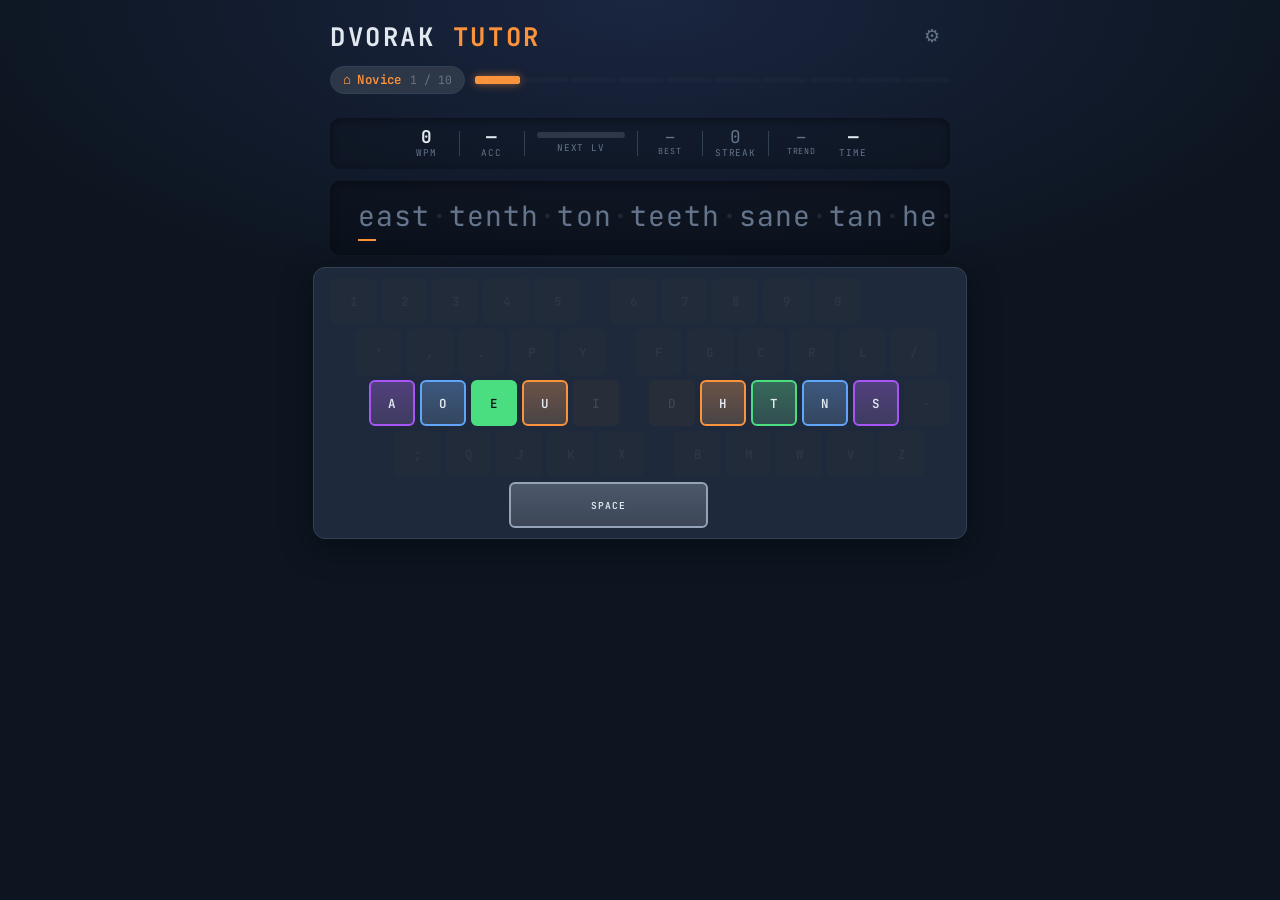
==== commit 532ab6fd: "feat: daily practice streak tracking" ====
--- a/index.html
+++ b/index.html
@@ -254,6 +254,11 @@
       <div class="sum-label">RATING</div>
     </div>
     <div class="sum-divider"></div>
+    <div class="sum-divider"></div>
+    <div class="sum-stat">
+      <div class="sum-value" id="sum-day-streak">—</div>
+      <div class="sum-label">DAY STREAK</div>
+    </div>
     <div class="sum-stat sum-stat-sparkline" id="sum-sparkline-wrap" title="Click to view history">
       <div id="sum-sparkline"></div>
       <div class="sum-label" id="sum-trend">TREND</div>
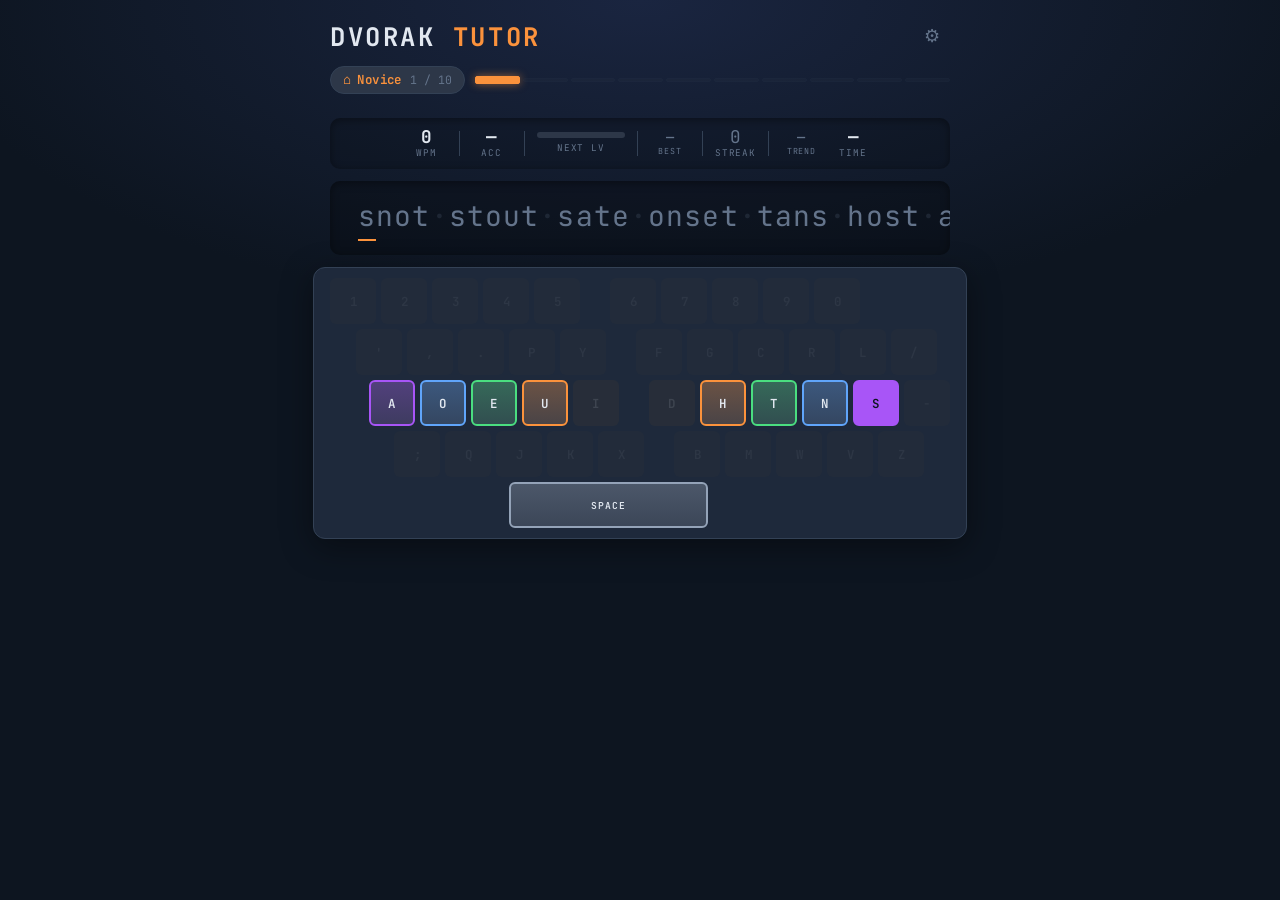
==== commit 6014cf99: "fix: remove dead todayCount state; reset clears daily streak; remove duplicate divider" ====
--- a/index.html
+++ b/index.html
@@ -254,7 +254,6 @@
       <div class="sum-label">RATING</div>
     </div>
     <div class="sum-divider"></div>
-    <div class="sum-divider"></div>
     <div class="sum-stat">
       <div class="sum-value" id="sum-day-streak">—</div>
       <div class="sum-label">DAY STREAK</div>
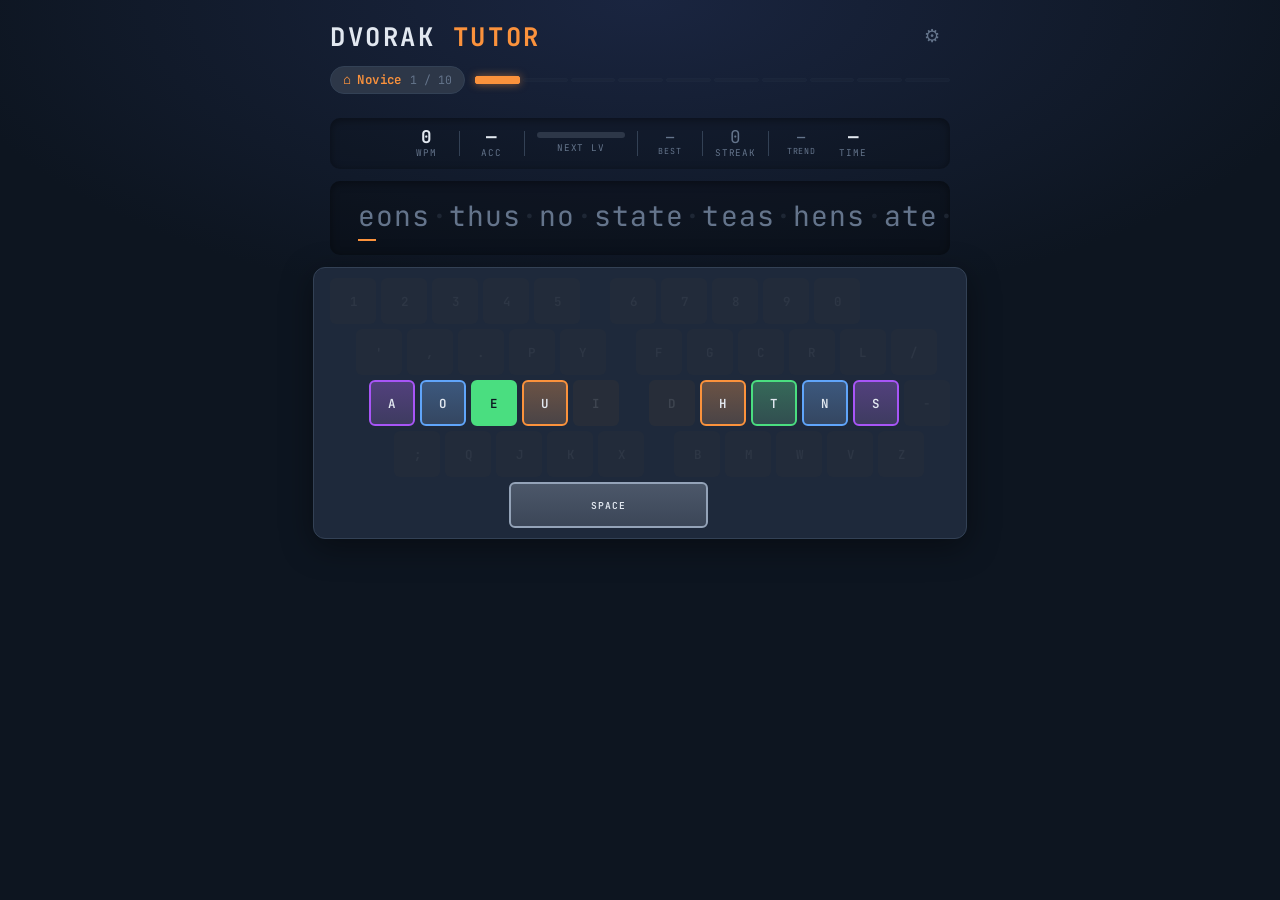
==== commit 9fd0843c: "feat: add Colemak and Colemak-DH keyboard layouts with full progression" ====
--- a/index.html
+++ b/index.html
@@ -75,6 +75,8 @@
         <option value="standard">Full keyboard</option>
         <option value="corne-3x6">Corne 3×6</option>
         <option value="corne-3x5">Corne 3×5</option>
+        <option value="colemak">Colemak</option>
+        <option value="colemak-dh">Colemak-DH</option>
       </select>
     </div>
 
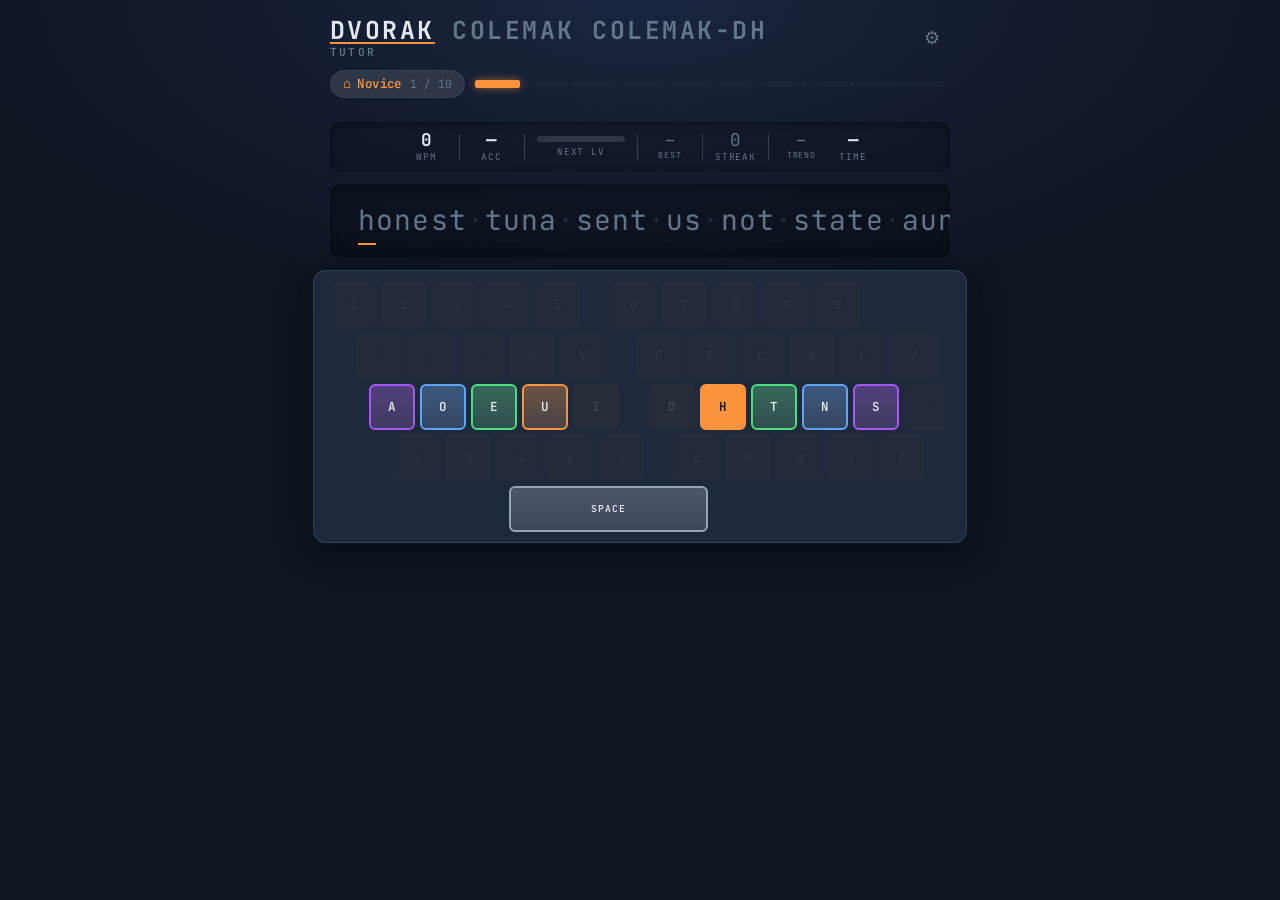
==== commit b2204256: "feat: on-screen layout tabs; Colemak+Corne support; header redesign" ====
--- a/index.html
+++ b/index.html
@@ -13,7 +13,14 @@
 <div id="app">
 
   <header>
-    <h1>Dvorak <span>Tutor</span></h1>
+    <div id="header-left">
+      <nav id="layout-tabs" role="tablist" aria-label="Keyboard layout">
+        <button class="layout-tab active" data-layout="dvorak"     role="tab" aria-selected="true"  type="button">Dvorak</button>
+        <button class="layout-tab"        data-layout="colemak"    role="tab" aria-selected="false" type="button">Colemak</button>
+        <button class="layout-tab"        data-layout="colemak-dh" role="tab" aria-selected="false" type="button">Colemak-DH</button>
+      </nav>
+      <h1>Tutor</h1>
+    </div>
     <button id="settings-btn" type="button"
             aria-label="Settings"
             aria-expanded="false"
@@ -75,8 +82,6 @@
         <option value="standard">Full keyboard</option>
         <option value="corne-3x6">Corne 3×6</option>
         <option value="corne-3x5">Corne 3×5</option>
-        <option value="colemak">Colemak</option>
-        <option value="colemak-dh">Colemak-DH</option>
       </select>
     </div>
 
--- a/styles.css
+++ b/styles.css
@@ -52,17 +52,51 @@
   padding: 0.1rem 0;
 }
 
-h1 {
-  font-size: 1.6rem;
+/* ─── Header left block (tabs + h1) ─────────────────────────── */
+#header-left {
+  display: flex;
+  flex-direction: column;
+  gap: 0.05rem;
+}
+
+#layout-tabs {
+  display: flex;
+  gap: 1.1rem;
+  align-items: baseline;
+}
+
+.layout-tab {
+  background: none;
+  border: none;
+  padding: 0;
+  font-family: inherit;
+  font-size: 1.55rem;
   font-weight: 700;
   letter-spacing: 0.1em;
   text-transform: uppercase;
-  color: var(--text);
+  color: var(--text-muted);
+  cursor: pointer;
+  border-bottom: 2px solid transparent;
+  transition: color var(--transition), border-color var(--transition);
+  line-height: 1;
+}
+
+.layout-tab.active {
+  color: var(--text);
+  border-bottom-color: var(--finger-index);
+}
+
+.layout-tab:not(.active):hover {
+  color: var(--text);
+}
+
+h1 {
+  font-size: 0.7rem;
+  font-weight: 600;
+  letter-spacing: 0.2em;
+  text-transform: uppercase;
+  color: var(--text-muted);
   margin: 0;
-}
-
-h1 span {
-  color: var(--finger-index);
 }
 
 /* ─── Level Map (chip + segmented bar) ──────────────────────── */
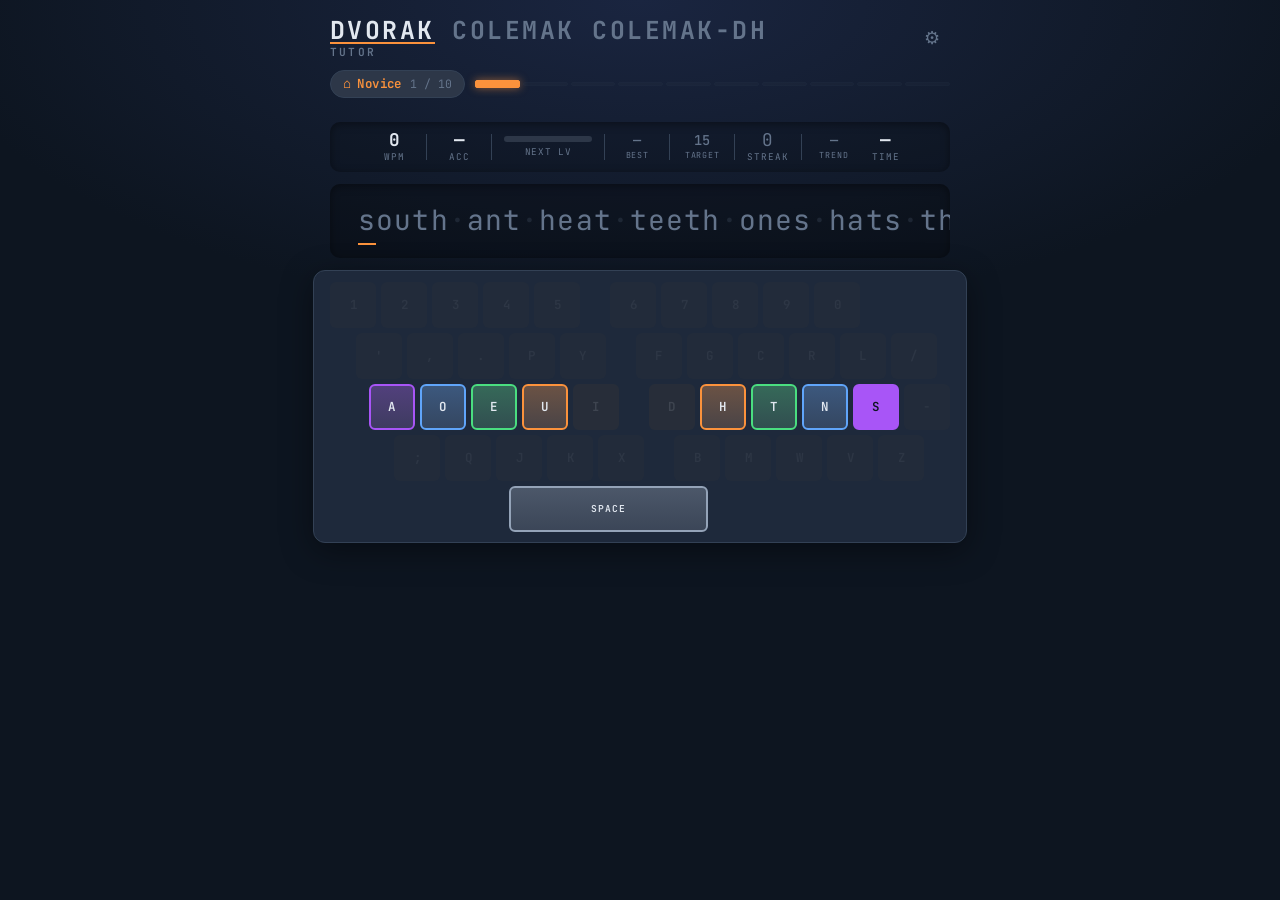
==== commit afb6fd2c: "feat: add speed gate — require minimum WPM per level to advance Add WPM_FLOOR[1..10] = [15,18,22,26," ====
--- a/index.html
+++ b/index.html
@@ -53,6 +53,12 @@
     </div>
 
     <div class="setting-row">
+      <span class="setting-label" id="label-wpm-gate">Speed gate</span>
+      <button class="toggle-btn" id="wpm-gate-toggle" type="button"
+              aria-pressed="true" aria-label="Toggle WPM speed gate">ON</button>
+    </div>
+
+    <div class="setting-row">
       <span class="setting-label" id="label-timer">Time limit</span>
       <button class="toggle-btn" id="timer-toggle" type="button"
               aria-pressed="false" aria-label="Toggle time limit">OFF</button>
@@ -136,6 +142,11 @@
     <div class="stat stat-secondary">
       <div class="stat-value" id="stat-best">—</div>
       <div class="stat-label">BEST</div>
+    </div>
+    <div class="stat-divider" id="target-divider"></div>
+    <div class="stat stat-secondary" id="stat-target-wrap">
+      <div class="stat-value stat-empty" id="stat-target">—</div>
+      <div class="stat-label">TARGET</div>
     </div>
     <div class="stat-divider"></div>
     <div class="stat">
@@ -240,6 +251,7 @@
     <div class="sum-stat">
       <div class="sum-value" id="sum-wpm">—</div>
       <div class="sum-label">WPM</div>
+      <div id="wpm-target" hidden></div>
     </div>
     <div class="sum-divider"></div>
     <div class="sum-stat">
--- a/styles.css
+++ b/styles.css
@@ -627,6 +627,7 @@
 
 #banner.success { color: var(--finger-middle); font-weight: 600; }
 #banner.fail    { color: #f87171; }
+#banner.warn    { color: var(--finger-index); }
 #banner.info    { color: var(--text-muted); font-style: italic; }
 
 /* ─── Summary Card ───────────────────────────────────────────── */
@@ -661,6 +662,13 @@
   line-height: 1.2;
 }
 .sum-value.new-best { color: var(--finger-index); }
+
+#wpm-target {
+  font-size: 0.6rem;
+  color: var(--finger-index);
+  letter-spacing: 0.05em;
+  margin-top: 0.1rem;
+}
 
 .sum-stars {
   display: flex;
